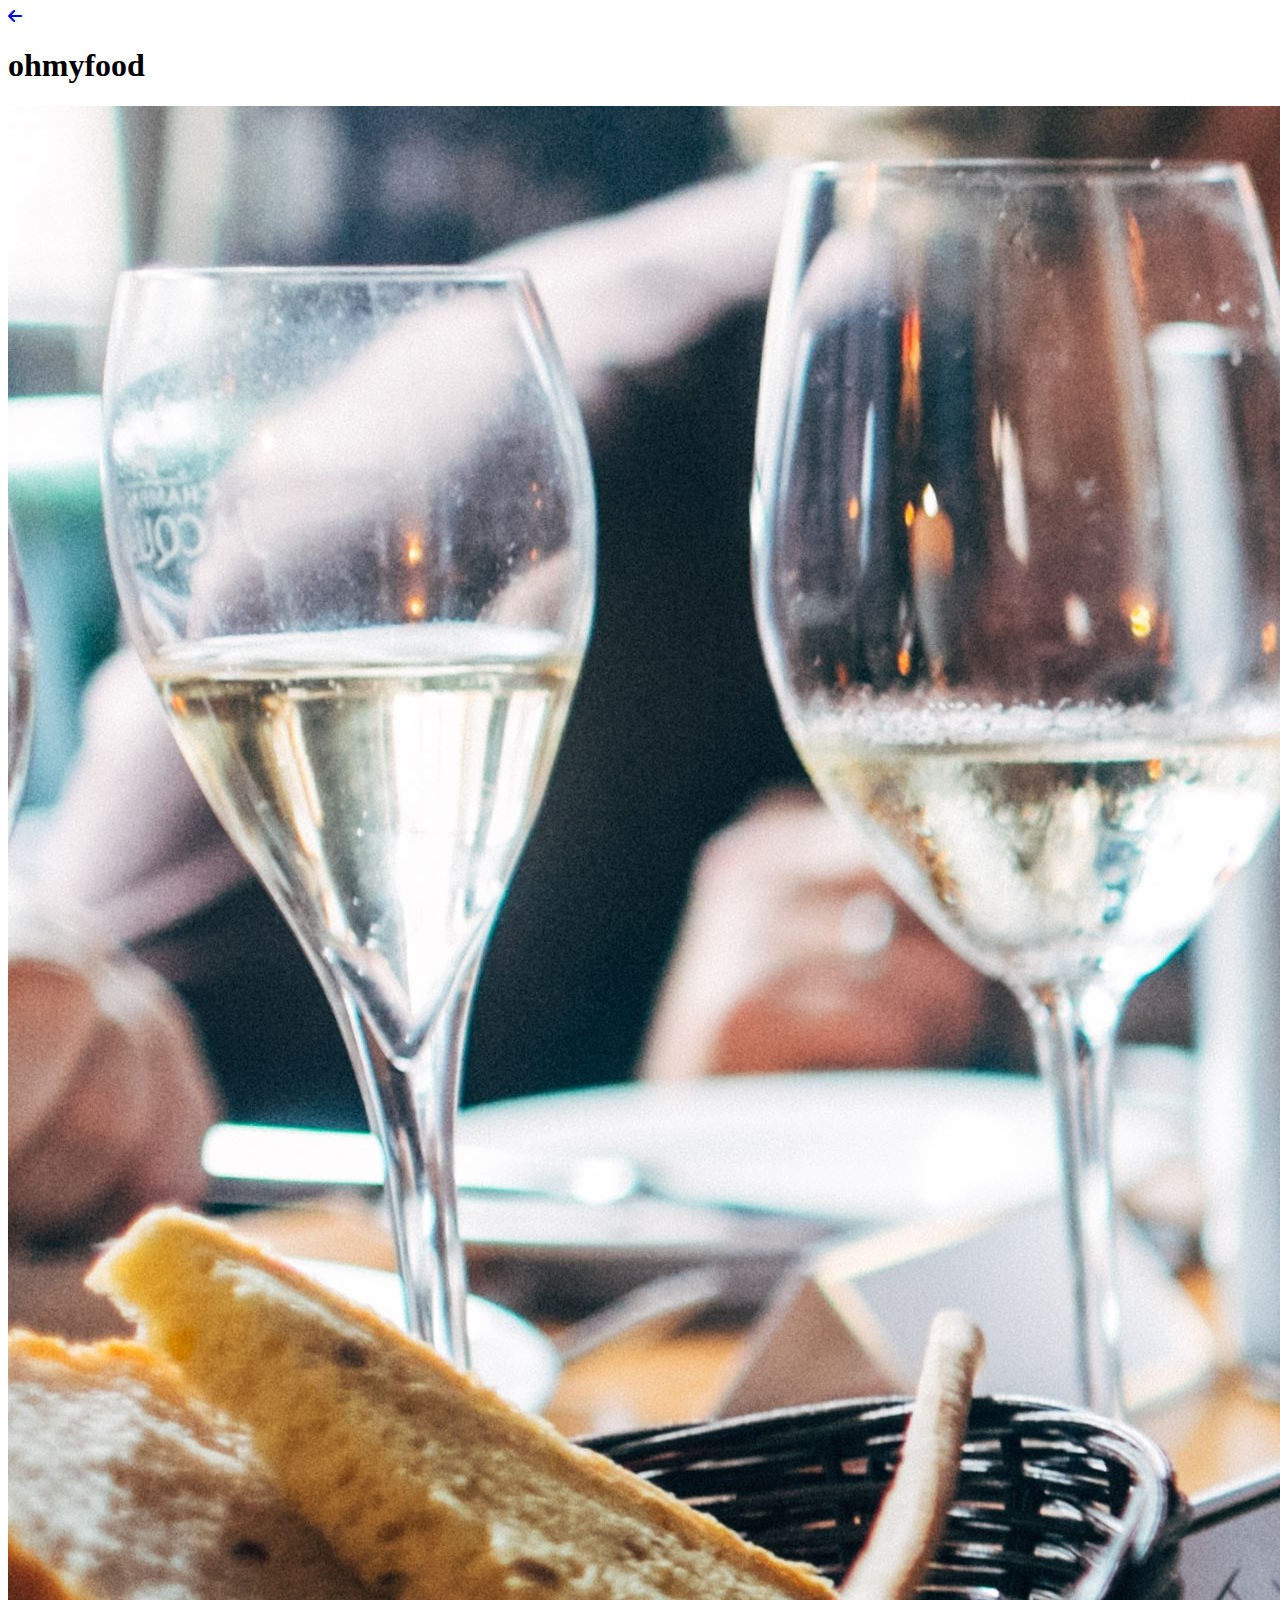
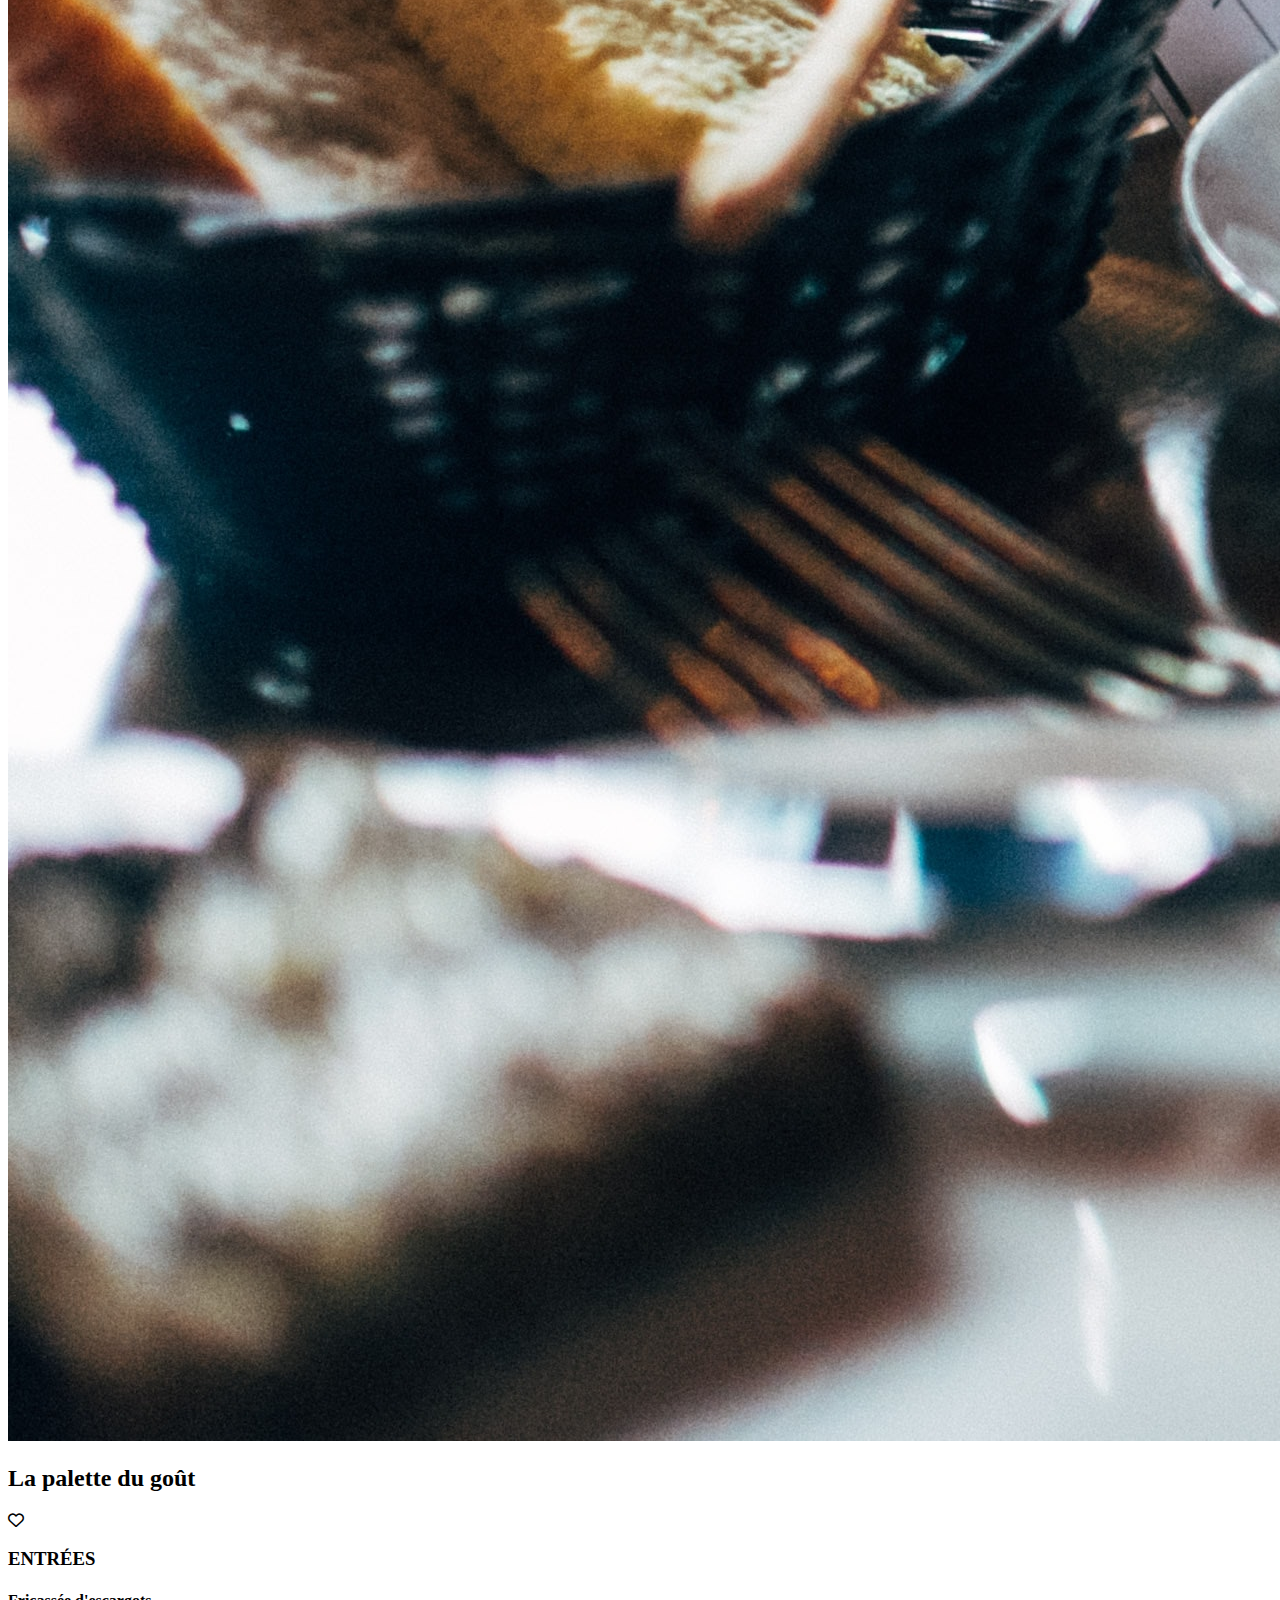
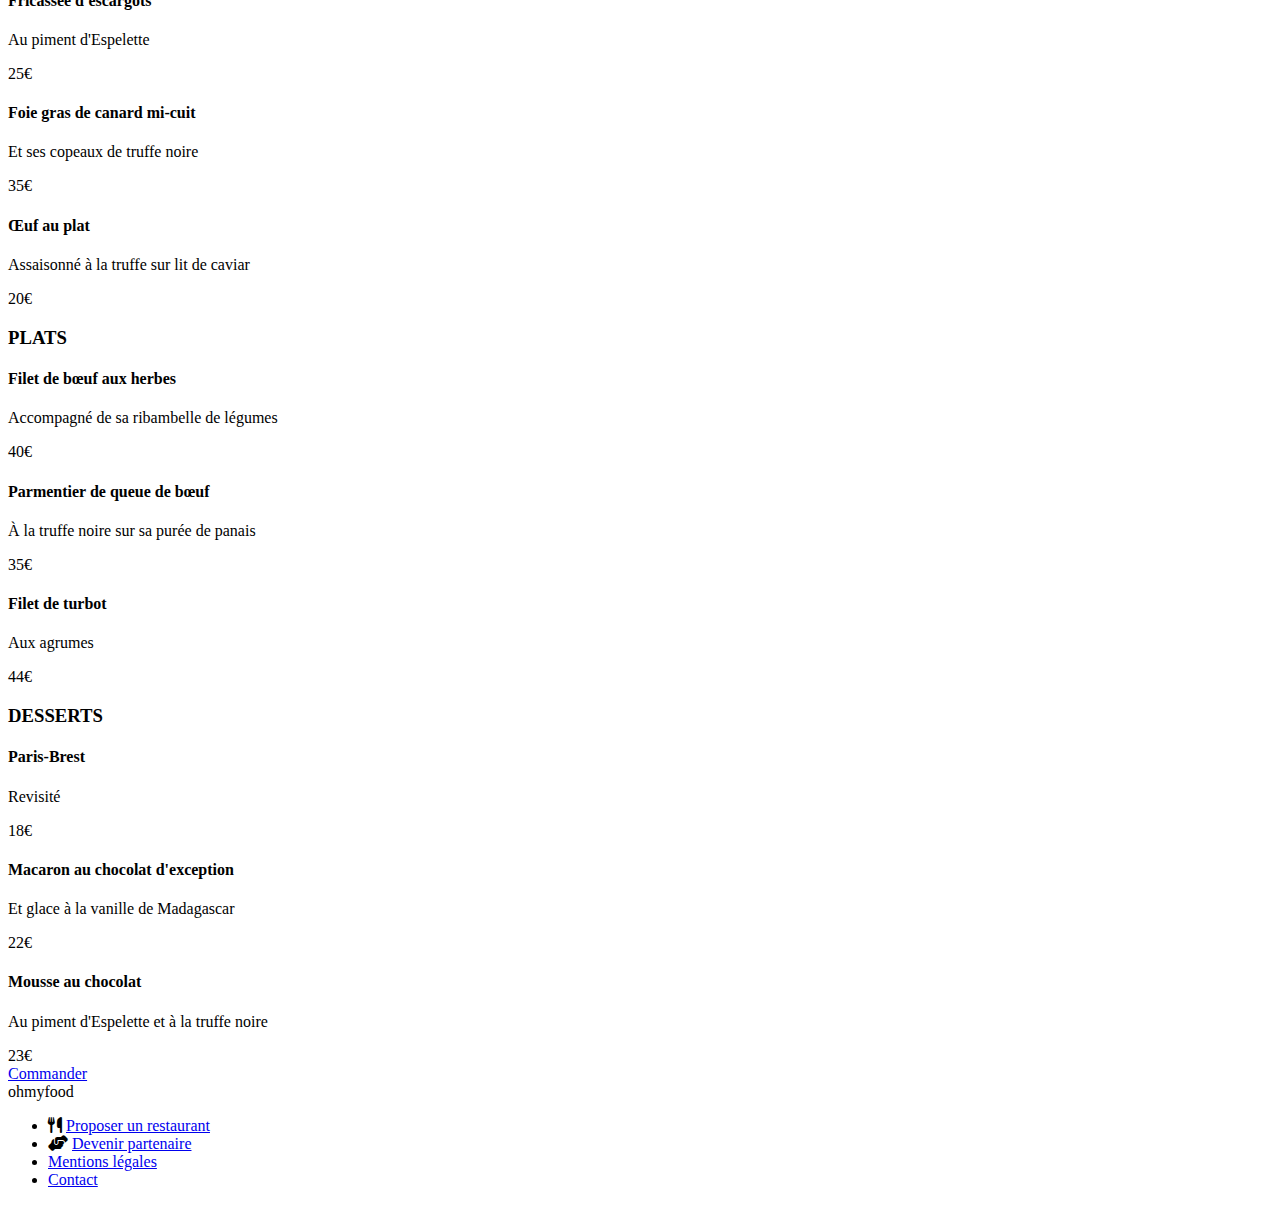
==== restaurants/restaurant-1.html @ fa2937bd "restaurant-1 html" ====
<!DOCTYPE html>
<html lang="fr">
  <head>
    <meta charset="UTF-8" />
    <meta name="viewport" content="width=device-width, initial-scale=1.0" />
    <title>ohmyfood - La palette du goût</title>
    <link rel="stylesheet" href="css/main.css" />
    <link rel="stylesheet" href="https://cdnjs.cloudflare.com/ajax/libs/font-awesome/6.4.0/css/all.min.css" />
  </head>
  <body>
    <!-- Header Restaurant -->
    <header class="header header--restaurant">
      <div class="header__back-link">
        <a href="../index.html">
          <i class="fas fa-arrow-left"></i>
        </a>
      </div>
      <div class="header__logo-container">
        <h1 class="header__logo">ohmyfood</h1>
      </div>
    </header>

    <!-- Restaurant Image  -->
    <div class="restaurant-banner">
      <img
        src="../assets/images/restaurants/jay-wennington-N_Y88TWmGwA-unsplash.jpg"
        alt="Un plat du restaurant : La palette du goût"
        class="restaurant-banner__img"
      />
    </div>

    <!-- Menu Section -->
    <main class="menu-container">
      <div class="menu-header">
        <h2 class="menu-header__restaurant-name">La palette du goût</h2>
        <div class="menu-header__favorite">
          <i class="menu-header__favorite-icon far fa-heart"></i>
        </div>
      </div>

      <!-- Menu - Entrées -->
      <section class="menu-section">
        <h3 class="menu-section__title">ENTRÉES</h3>
        <div class="menu-items">
          <div class="menu-item">
            <div class="menu-item__content">
              <h4 class="menu-item__title">Fricassée d'escargots</h4>
              <p class="menu-item__description">Au piment d'Espelette</p>
            </div>
            <div class="menu-item__price">25€</div>
          </div>
          <div class="menu-item">
            <div class="menu-item__content">
              <h4 class="menu-item__title">Foie gras de canard mi-cuit</h4>
              <p class="menu-item__description">Et ses copeaux de truffe noire</p>
            </div>
            <div class="menu-item__price">35€</div>
          </div>
          <div class="menu-item">
            <div class="menu-item__content">
              <h4 class="menu-item__title">Œuf au plat</h4>
              <p class="menu-item__description">Assaisonné à la truffe sur lit de caviar</p>
            </div>
            <div class="menu-item__price">20€</div>
          </div>
        </div>
      </section>

      <!-- Menu - Plats -->
      <section class="menu-section">
        <h3 class="menu-section__title">PLATS</h3>
        <div class="menu-items">
          <div class="menu-item">
            <div class="menu-item__content">
              <h4 class="menu-item__title">Filet de bœuf aux herbes</h4>
              <p class="menu-item__description">Accompagné de sa ribambelle de légumes</p>
            </div>
            <div class="menu-item__price">40€</div>
          </div>
          <div class="menu-item">
            <div class="menu-item__content">
              <h4 class="menu-item__title">Parmentier de queue de bœuf</h4>
              <p class="menu-item__description">À la truffe noire sur sa purée de panais</p>
            </div>
            <div class="menu-item__price">35€</div>
          </div>
          <div class="menu-item">
            <div class="menu-item__content">
              <h4 class="menu-item__title">Filet de turbot</h4>
              <p class="menu-item__description">Aux agrumes</p>
            </div>
            <div class="menu-item__price">44€</div>
          </div>
        </div>
      </section>

      <!-- Menu - Desserts -->
      <section class="menu-section">
        <h3 class="menu-section__title">DESSERTS</h3>
        <div class="menu-items">
          <div class="menu-item">
            <div class="menu-item__content">
              <h4 class="menu-item__title">Paris-Brest</h4>
              <p class="menu-item__description">Revisité</p>
            </div>
            <div class="menu-item__price">18€</div>
          </div>
          <div class="menu-item">
            <div class="menu-item__content">
              <h4 class="menu-item__title">Macaron au chocolat d'exception</h4>
              <p class="menu-item__description">Et glace à la vanille de Madagascar</p>
            </div>
            <div class="menu-item__price">22€</div>
          </div>
          <div class="menu-item">
            <div class="menu-item__content">
              <h4 class="menu-item__title">Mousse au chocolat</h4>
              <p class="menu-item__description">Au piment d'Espelette et à la truffe noire</p>
            </div>
            <div class="menu-item__price">23€</div>
          </div>
        </div>
      </section>

      <!-- Order Button -->
      <div class="order-container">
        <a href="#" class="order-container__button cta-button">Commander</a>
      </div>
    </main>

    <!-- Footer -->
    <footer class="footer">
      <div class="footer__logo">ohmyfood</div>
      <ul class="footer__links">
        <li class="footer__item">
          <i class="footer__icon fas fa-utensils"></i>
          <a href="#" class="footer__link">Proposer un restaurant</a>
        </li>
        <li class="footer__item">
          <i class="footer__icon fas fa-hands-helping"></i>
          <a href="#" class="footer__link">Devenir partenaire</a>
        </li>
        <li class="footer__item">
          <a href="#" class="footer__link">Mentions légales</a>
        </li>
        <li class="footer__item">
          <a href="#" class="footer__link">Contact</a>
        </li>
      </ul>
    </footer>
  </body>
</html>
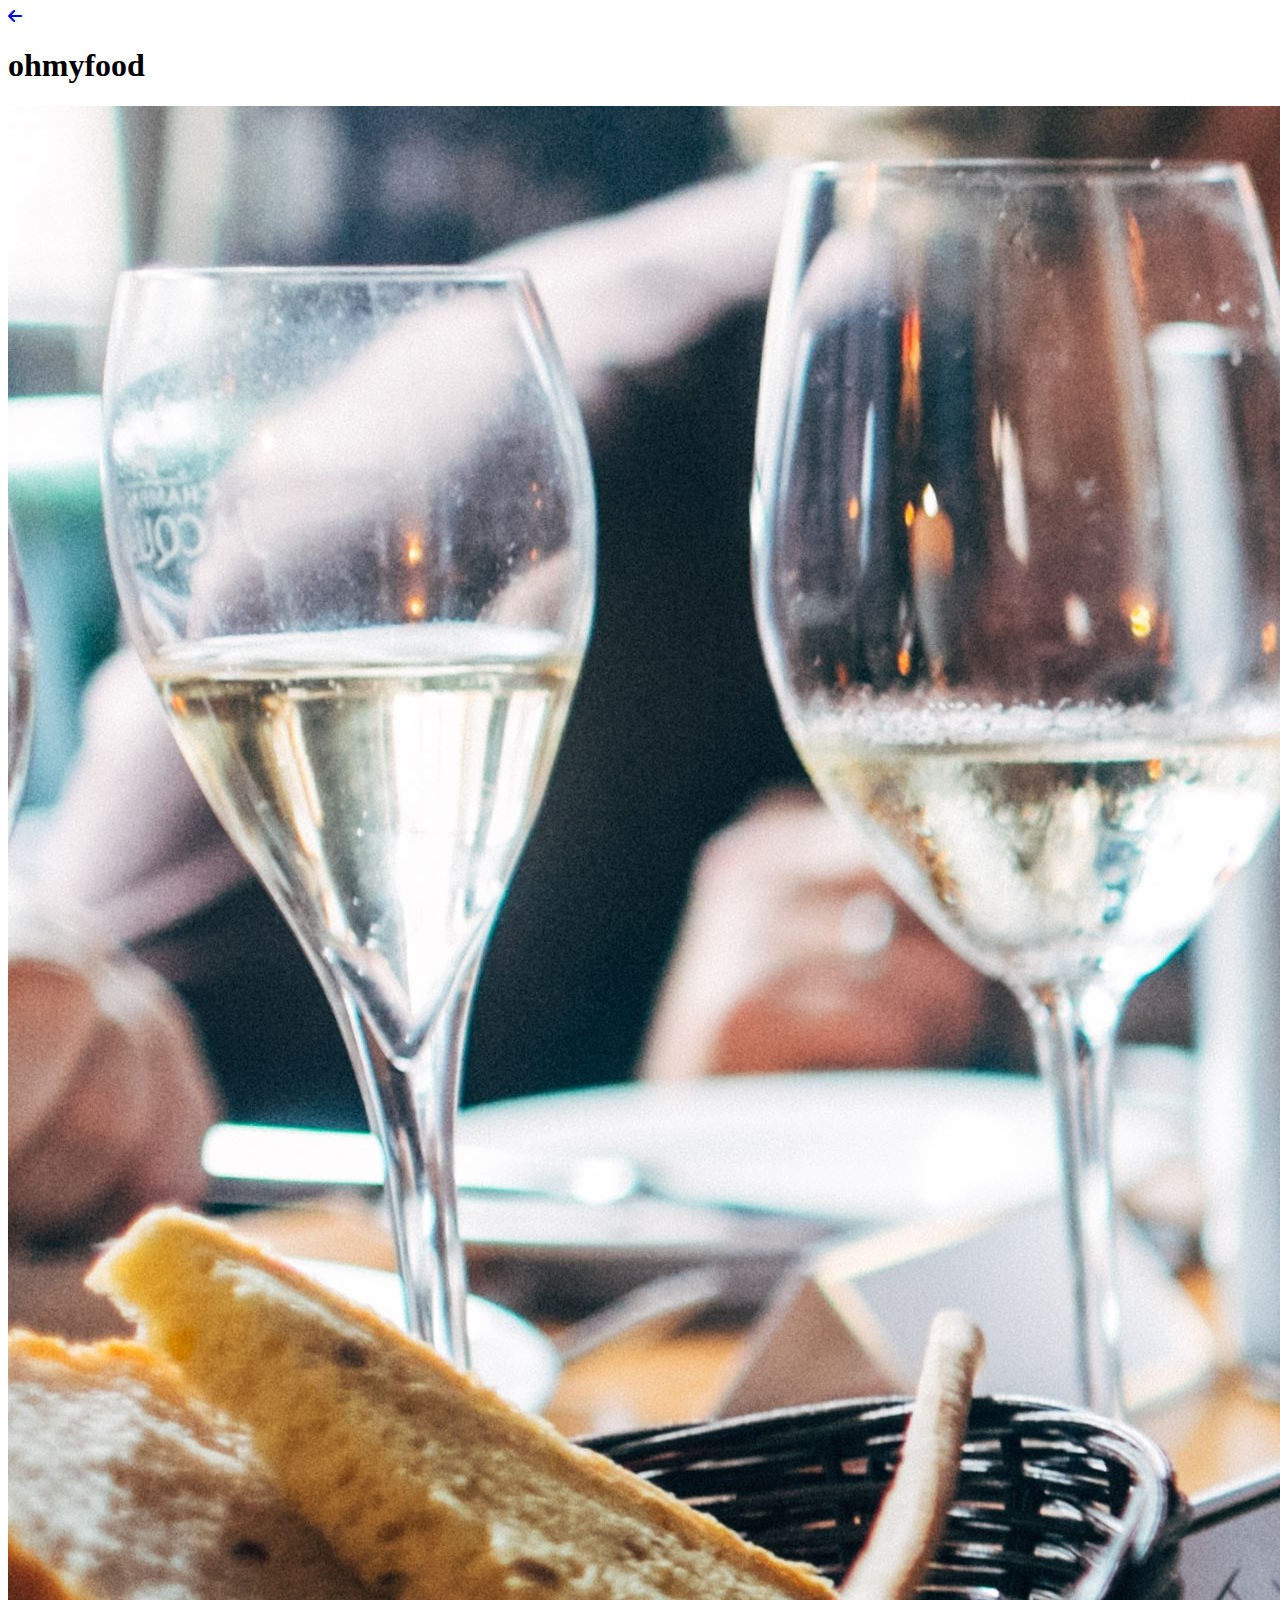
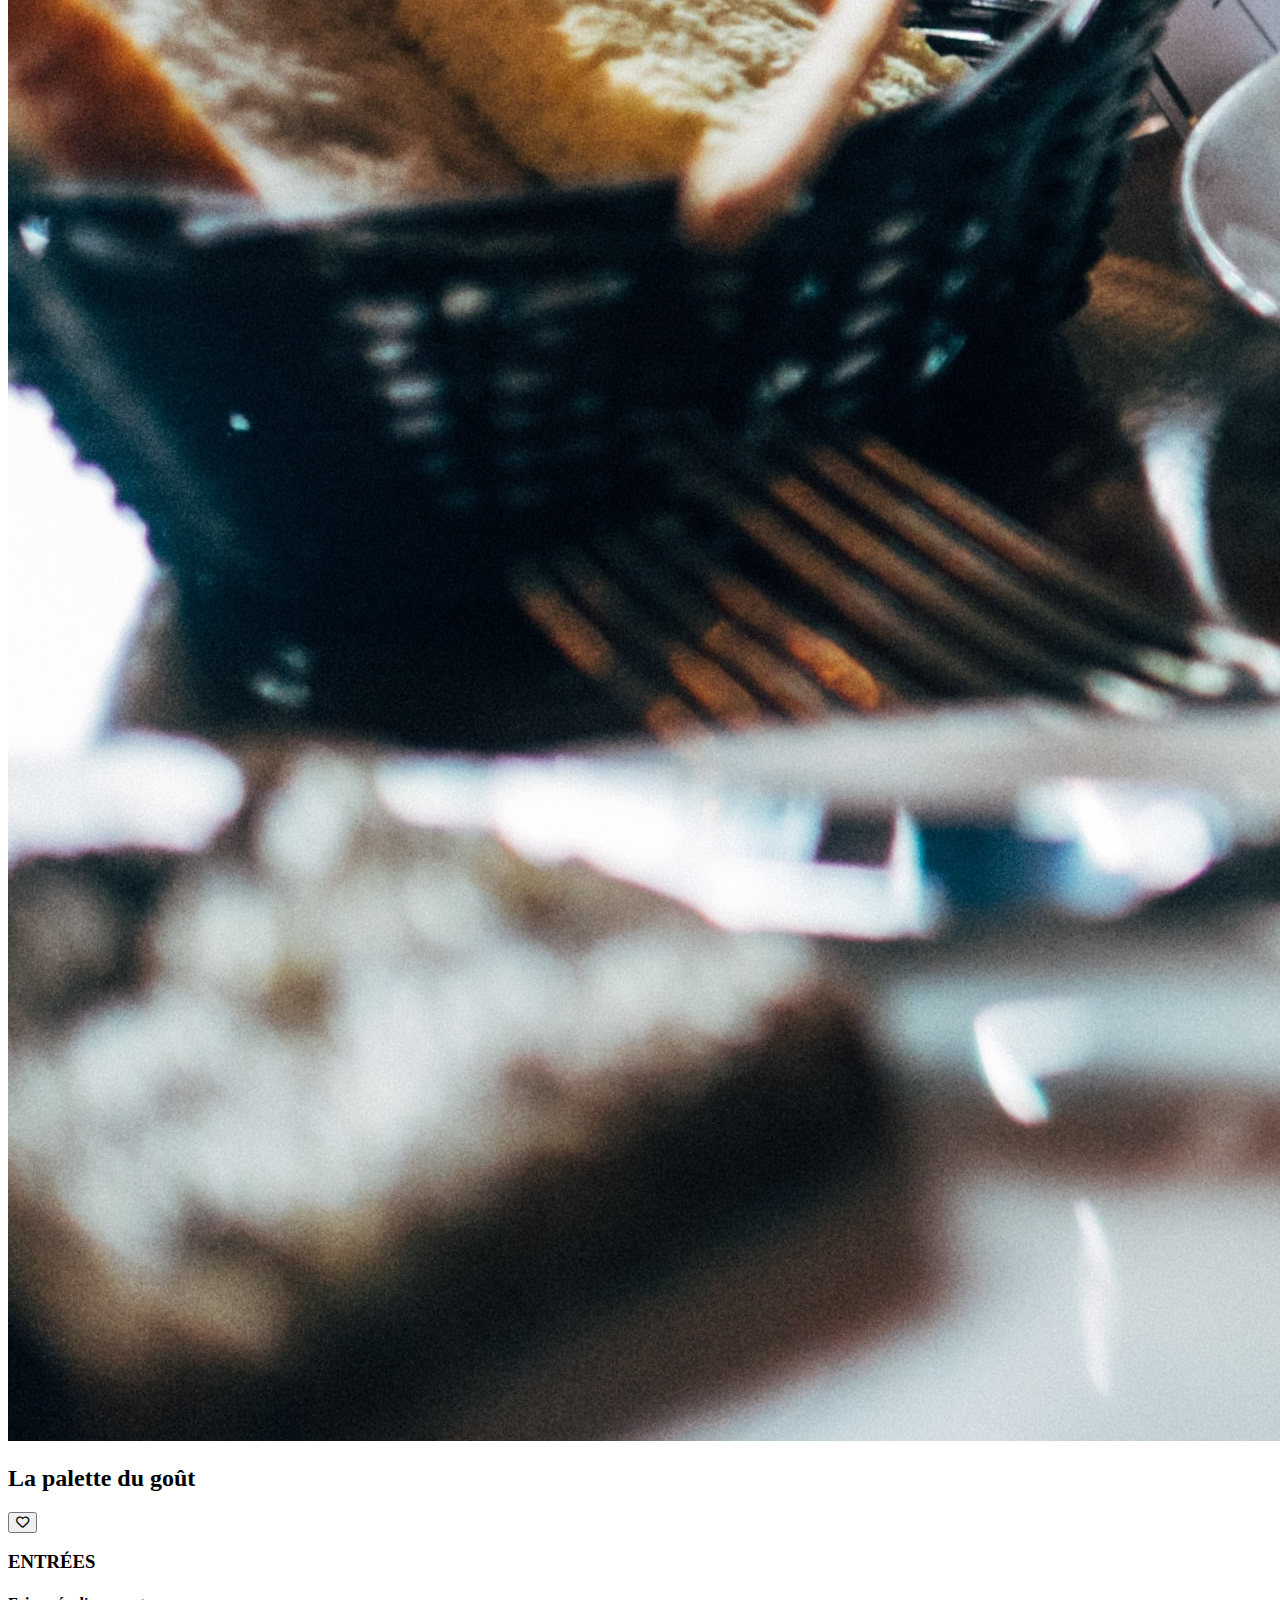
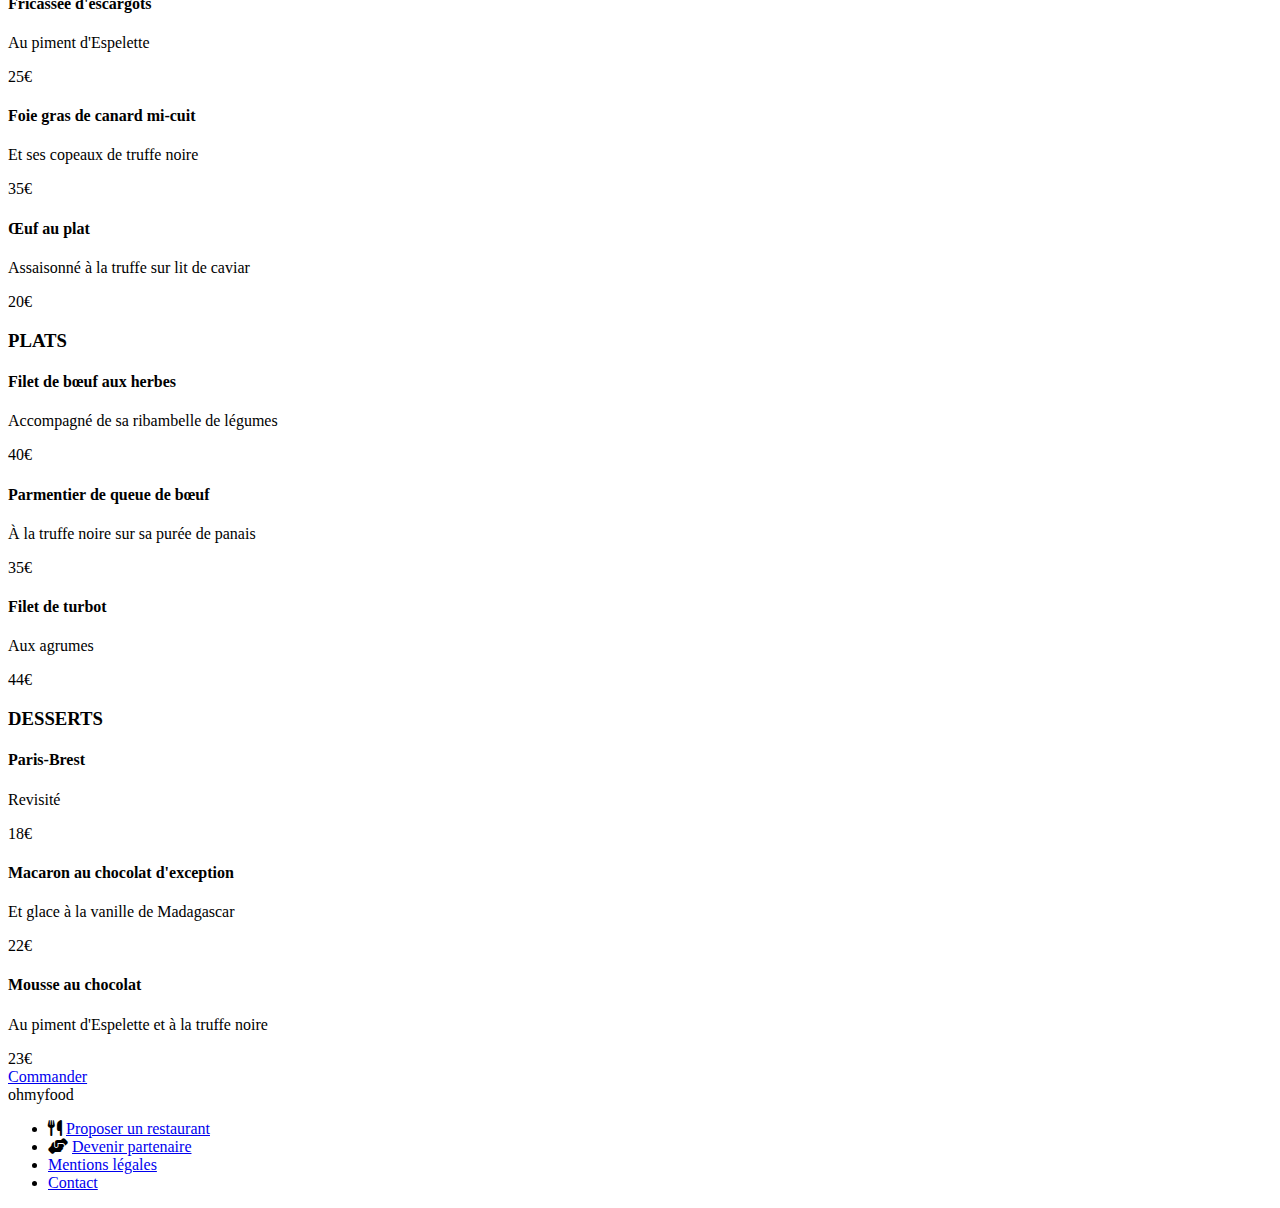
==== commit 474eb9b3: "Add to favorites becomes a button, repair head links in restaurant-1 html" ====
--- a/restaurants/restaurant-1.html
+++ b/restaurants/restaurant-1.html
@@ -4,8 +4,8 @@
     <meta charset="UTF-8" />
     <meta name="viewport" content="width=device-width, initial-scale=1.0" />
     <title>ohmyfood - La palette du goût</title>
-    <link rel="stylesheet" href="css/main.css" />
-    <link rel="stylesheet" href="https://cdnjs.cloudflare.com/ajax/libs/font-awesome/6.4.0/css/all.min.css" />
+    <link rel="stylesheet" href="../css/style.css" />
+    <link rel="stylesheet" href="https://cdnjs.cloudflare.com/ajax/libs/font-awesome/6.7.2/css/all.min.css" />
   </head>
   <body>
     <!-- Header Restaurant -->
@@ -33,9 +33,9 @@
     <main class="menu-container">
       <div class="menu-header">
         <h2 class="menu-header__restaurant-name">La palette du goût</h2>
-        <div class="menu-header__favorite">
-          <i class="menu-header__favorite-icon far fa-heart"></i>
-        </div>
+        <button type="button" class="restaurant__favorite" aria-label="Ajouter aux favoris">
+          <i class="restaurant__favorite-icon far fa-heart"></i>
+        </button>
       </div>
 
       <!-- Menu - Entrées -->
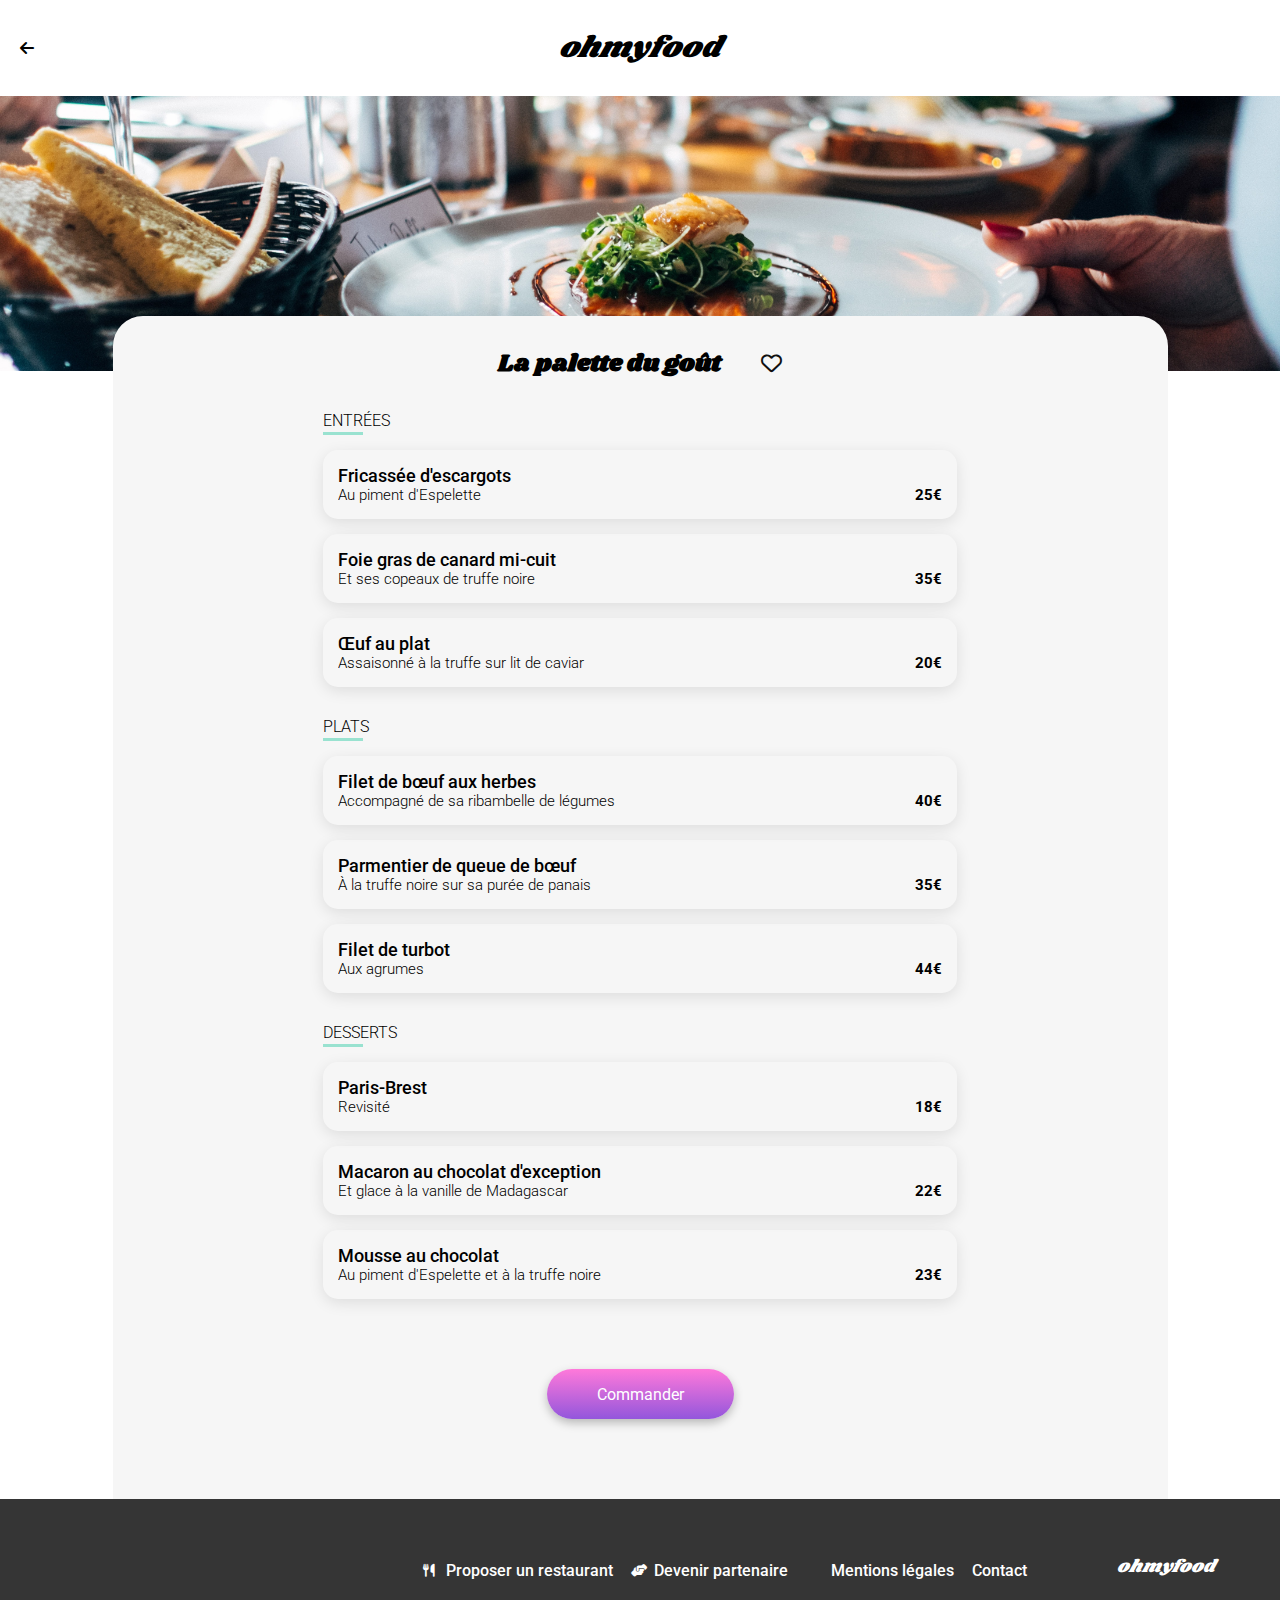
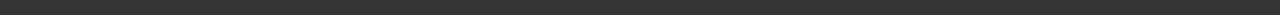
==== commit e00b870c: "Restaurant-1.html ok, responsive ok" ====
--- a/restaurants/restaurant-1.html
+++ b/restaurants/restaurant-1.html
@@ -4,12 +4,16 @@
     <meta charset="UTF-8" />
     <meta name="viewport" content="width=device-width, initial-scale=1.0" />
     <title>ohmyfood - La palette du goût</title>
-    <link rel="stylesheet" href="../css/style.css" />
+    <link rel="stylesheet" href="../assets/css/style.css" />
     <link rel="stylesheet" href="https://cdnjs.cloudflare.com/ajax/libs/font-awesome/6.7.2/css/all.min.css" />
+    <link
+      href="https://fonts.googleapis.com/css2?family=Shrikhand&family=Roboto:wght@400;700&display=swap"
+      rel="stylesheet"
+    />
   </head>
   <body>
     <!-- Header Restaurant -->
-    <header class="header header--restaurant">
+    <header class="header">
       <div class="header__back-link">
         <a href="../index.html">
           <i class="fas fa-arrow-left"></i>
@@ -33,35 +37,51 @@
     <main class="menu-container">
       <div class="menu-header">
         <h2 class="menu-header__restaurant-name">La palette du goût</h2>
-        <button type="button" class="restaurant__favorite" aria-label="Ajouter aux favoris">
+        <button type="button" class="menu-header__favorite favorite-restaurant" aria-label="Ajouter aux favoris">
           <i class="restaurant__favorite-icon far fa-heart"></i>
         </button>
       </div>
-
       <!-- Menu - Entrées -->
       <section class="menu-section">
         <h3 class="menu-section__title">ENTRÉES</h3>
         <div class="menu-items">
           <div class="menu-item">
-            <div class="menu-item__content">
+            <div class="menu-item__info">
               <h4 class="menu-item__title">Fricassée d'escargots</h4>
-              <p class="menu-item__description">Au piment d'Espelette</p>
-            </div>
-            <div class="menu-item__price">25€</div>
-          </div>
-          <div class="menu-item">
-            <div class="menu-item__content">
+              <p class="menu-item__details">Au piment d'Espelette</p>
+            </div>
+            <div class="menu-item__price-container">
+              <div class="menu-item__price">25€</div>
+            </div>
+            <div class="menu-item__checkbox-container">
+              <div class="menu-item__checkbox"><i class="menu-item__checkbox-icon fa-solid fa-circle-check"></i></div>
+            </div>
+          </div>
+
+          <div class="menu-item">
+            <div class="menu-item__info">
               <h4 class="menu-item__title">Foie gras de canard mi-cuit</h4>
-              <p class="menu-item__description">Et ses copeaux de truffe noire</p>
-            </div>
-            <div class="menu-item__price">35€</div>
-          </div>
-          <div class="menu-item">
-            <div class="menu-item__content">
+              <p class="menu-item__details">Et ses copeaux de truffe noire</p>
+            </div>
+            <div class="menu-item__price-container">
+              <div class="menu-item__price">35€</div>
+            </div>
+            <div class="menu-item__checkbox-container">
+              <div class="menu-item__checkbox"><i class="menu-item__checkbox-icon fa-solid fa-circle-check"></i></div>
+            </div>
+          </div>
+
+          <div class="menu-item">
+            <div class="menu-item__info">
               <h4 class="menu-item__title">Œuf au plat</h4>
-              <p class="menu-item__description">Assaisonné à la truffe sur lit de caviar</p>
-            </div>
-            <div class="menu-item__price">20€</div>
+              <p class="menu-item__details">Assaisonné à la truffe sur lit de caviar</p>
+            </div>
+            <div class="menu-item__price-container">
+              <div class="menu-item__price">20€</div>
+            </div>
+            <div class="menu-item__checkbox-container">
+              <div class="menu-item__checkbox"><i class="menu-item__checkbox-icon fa-solid fa-circle-check"></i></div>
+            </div>
           </div>
         </div>
       </section>
@@ -71,25 +91,42 @@
         <h3 class="menu-section__title">PLATS</h3>
         <div class="menu-items">
           <div class="menu-item">
-            <div class="menu-item__content">
+            <div class="menu-item__info">
               <h4 class="menu-item__title">Filet de bœuf aux herbes</h4>
-              <p class="menu-item__description">Accompagné de sa ribambelle de légumes</p>
-            </div>
-            <div class="menu-item__price">40€</div>
-          </div>
-          <div class="menu-item">
-            <div class="menu-item__content">
+              <p class="menu-item__details">Accompagné de sa ribambelle de légumes</p>
+            </div>
+            <div class="menu-item__price-container">
+              <div class="menu-item__price">40€</div>
+            </div>
+            <div class="menu-item__checkbox-container">
+              <div class="menu-item__checkbox"><i class="menu-item__checkbox-icon fa-solid fa-circle-check"></i></div>
+            </div>
+          </div>
+
+          <div class="menu-item">
+            <div class="menu-item__info">
               <h4 class="menu-item__title">Parmentier de queue de bœuf</h4>
-              <p class="menu-item__description">À la truffe noire sur sa purée de panais</p>
-            </div>
-            <div class="menu-item__price">35€</div>
-          </div>
-          <div class="menu-item">
-            <div class="menu-item__content">
+              <p class="menu-item__details">À la truffe noire sur sa purée de panais</p>
+            </div>
+            <div class="menu-item__price-container">
+              <div class="menu-item__price">35€</div>
+            </div>
+            <div class="menu-item__checkbox-container">
+              <div class="menu-item__checkbox"><i class="menu-item__checkbox-icon fa-solid fa-circle-check"></i></div>
+            </div>
+          </div>
+
+          <div class="menu-item">
+            <div class="menu-item__info">
               <h4 class="menu-item__title">Filet de turbot</h4>
-              <p class="menu-item__description">Aux agrumes</p>
-            </div>
-            <div class="menu-item__price">44€</div>
+              <p class="menu-item__details">Aux agrumes</p>
+            </div>
+            <div class="menu-item__price-container">
+              <div class="menu-item__price">44€</div>
+            </div>
+            <div class="menu-item__checkbox-container">
+              <div class="menu-item__checkbox"><i class="menu-item__checkbox-icon fa-solid fa-circle-check"></i></div>
+            </div>
           </div>
         </div>
       </section>
@@ -99,25 +136,42 @@
         <h3 class="menu-section__title">DESSERTS</h3>
         <div class="menu-items">
           <div class="menu-item">
-            <div class="menu-item__content">
+            <div class="menu-item__info">
               <h4 class="menu-item__title">Paris-Brest</h4>
-              <p class="menu-item__description">Revisité</p>
-            </div>
-            <div class="menu-item__price">18€</div>
-          </div>
-          <div class="menu-item">
-            <div class="menu-item__content">
+              <p class="menu-item__details">Revisité</p>
+            </div>
+            <div class="menu-item__price-container">
+              <div class="menu-item__price">18€</div>
+            </div>
+            <div class="menu-item__checkbox-container">
+              <div class="menu-item__checkbox"><i class="menu-item__checkbox-icon fa-solid fa-circle-check"></i></div>
+            </div>
+          </div>
+
+          <div class="menu-item">
+            <div class="menu-item__info">
               <h4 class="menu-item__title">Macaron au chocolat d'exception</h4>
-              <p class="menu-item__description">Et glace à la vanille de Madagascar</p>
-            </div>
-            <div class="menu-item__price">22€</div>
-          </div>
-          <div class="menu-item">
-            <div class="menu-item__content">
+              <p class="menu-item__details">Et glace à la vanille de Madagascar</p>
+            </div>
+            <div class="menu-item__price-container">
+              <div class="menu-item__price">22€</div>
+            </div>
+            <div class="menu-item__checkbox-container">
+              <div class="menu-item__checkbox"><i class="menu-item__checkbox-icon fa-solid fa-circle-check"></i></div>
+            </div>
+          </div>
+
+          <div class="menu-item">
+            <div class="menu-item__info">
               <h4 class="menu-item__title">Mousse au chocolat</h4>
-              <p class="menu-item__description">Au piment d'Espelette et à la truffe noire</p>
-            </div>
-            <div class="menu-item__price">23€</div>
+              <p class="menu-item__details">Au piment d'Espelette et à la truffe noire</p>
+            </div>
+            <div class="menu-item__price-container">
+              <div class="menu-item__price">23€</div>
+            </div>
+            <div class="menu-item__checkbox-container">
+              <div class="menu-item__checkbox"><i class="menu-item__checkbox-icon fa-solid fa-circle-check"></i></div>
+            </div>
           </div>
         </div>
       </section>
@@ -144,7 +198,7 @@
           <a href="#" class="footer__link">Mentions légales</a>
         </li>
         <li class="footer__item">
-          <a href="#" class="footer__link">Contact</a>
+          <a href="mailto:exemple@email.com" class="footer__link">Contact</a>
         </li>
       </ul>
     </footer>
--- a/assets/css/style.css
+++ b/assets/css/style.css
@@ -0,0 +1,612 @@
+* {
+  margin: 0;
+  padding: 0;
+  box-sizing: border-box;
+}
+
+h1,
+h2,
+h3,
+p,
+ul,
+li {
+  margin: 0;
+  padding: 0;
+}
+
+a {
+  text-decoration: none;
+  color: inherit;
+}
+
+img {
+  max-width: 100%;
+  height: auto;
+  -o-object-fit: cover;
+     object-fit: cover;
+}
+
+ul {
+  list-style: none;
+}
+
+button {
+  border: none;
+  cursor: pointer;
+}
+
+body {
+  max-width: 1440px;
+  width: 100%;
+  margin: 0 auto;
+}
+
+.header {
+  display: flex;
+  flex-direction: column;
+  justify-content: center;
+  align-items: stretch;
+  position: relative;
+}
+.header__logo-container {
+  display: flex;
+  flex-direction: row;
+  justify-content: center;
+  align-items: center;
+  height: 63px;
+  z-index: 1;
+}
+.header__location {
+  display: flex;
+  flex-direction: row;
+  justify-content: center;
+  align-items: center;
+  height: 50px;
+  gap: 17px;
+}
+
+.hero {
+  display: flex;
+  flex-direction: column;
+  justify-content: flex-start;
+  align-items: center;
+  text-align: center;
+  padding: 30px;
+}
+.hero__title {
+  margin: 7px 20px 0;
+}
+.hero__subtitle {
+  margin-top: 12px;
+}
+.hero__button {
+  display: flex;
+  flex-direction: row;
+  justify-content: center;
+  align-items: center;
+  height: 50px;
+  margin-top: 30px;
+  margin-bottom: 30px;
+  padding: 0 20px;
+}
+
+.functioning {
+  padding: 40px 20px;
+}
+.functioning__title {
+  margin-top: 5px;
+}
+.functioning__steps {
+  display: flex;
+  flex-direction: column;
+  justify-content: flex-start;
+  align-items: stretch;
+  gap: 20px;
+  padding-left: 12px;
+  margin-top: 30px;
+  margin-bottom: 28px;
+}
+
+.step {
+  display: flex;
+  flex-direction: row;
+  justify-content: flex-start;
+  align-items: center;
+  padding: 25px 20px;
+  position: relative;
+}
+.step__number {
+  display: flex;
+  flex-direction: row;
+  justify-content: center;
+  align-items: center;
+  position: absolute;
+  left: -12px;
+  width: 24px;
+  height: 24px;
+}
+.step__icon {
+  margin-right: 20px;
+}
+
+.restaurants {
+  padding: 40px 17px;
+}
+.restaurants__title {
+  margin-top: 10px;
+  margin-left: 3px;
+}
+.restaurants__list {
+  display: flex;
+  flex-direction: column;
+  justify-content: flex-start;
+  align-items: stretch;
+  margin-top: 20px;
+  margin-bottom: 10px;
+}
+
+.restaurant__badge--new {
+  position: absolute;
+  top: 15px;
+  right: 15px;
+  padding: 7px 12px;
+}
+
+.restaurant {
+  height: 100%;
+  margin-bottom: 15px;
+  overflow: hidden;
+  position: relative;
+}
+.restaurant__link {
+  display: block;
+}
+.restaurant__img-container {
+  height: 175px;
+  overflow: hidden;
+}
+.restaurant__img {
+  width: 100%;
+  height: 100%;
+}
+.restaurant__info {
+  padding: 15px;
+  padding-right: 60px;
+}
+.restaurant__name {
+  margin: 0 0 5px;
+}
+.restaurant__favorite {
+  display: flex;
+  flex-direction: row;
+  justify-content: center;
+  align-items: center;
+  position: absolute;
+  right: 20px;
+  bottom: 25px;
+}
+
+.footer {
+  padding: 22px 25px;
+}
+.footer__logo {
+  margin-bottom: 20px;
+}
+.footer__item {
+  display: flex;
+  flex-direction: row;
+  justify-content: flex-start;
+  align-items: center;
+  margin-bottom: 10px;
+}
+.footer__icon {
+  margin-right: 10px;
+  width: 20px;
+}
+
+.header__back-link {
+  position: absolute;
+  z-index: 2;
+  left: 20px;
+}
+
+.restaurant-banner {
+  width: 100%;
+  height: 275px;
+  overflow: hidden;
+}
+.restaurant-banner__img {
+  width: 100%;
+  height: 100%;
+}
+
+.menu-container {
+  position: relative;
+  margin: -55px auto 0;
+  max-width: 1055px;
+  border-radius: 30px 30px 0 0;
+  padding: 30px 15px;
+  z-index: 1;
+  max-width: 1055px;
+}
+
+.menu-header {
+  display: flex;
+  flex-direction: row;
+  justify-content: space-between;
+  align-items: center;
+  margin-bottom: 30px;
+}
+.menu-header__restaurant-name {
+  font-family: "Shrikhand", cursive;
+  font-size: 24px;
+}
+
+.menu-section {
+  margin: 0 auto 30px;
+  max-width: 634px;
+}
+.menu-section__title {
+  margin-bottom: 15px;
+  position: relative;
+  padding-bottom: 5px;
+}
+.menu-section__title::after {
+  content: "";
+  position: absolute;
+  bottom: 0;
+  left: 0;
+  width: 40px;
+  height: 3px;
+  background-color: #99e2d0;
+}
+
+.menu-items {
+  display: flex;
+  flex-direction: column;
+  justify-content: flex-start;
+  align-items: stretch;
+  gap: 15px;
+}
+
+.menu-item {
+  display: flex;
+  flex-direction: row;
+  justify-content: space-between;
+  align-items: center;
+  border-radius: 15px;
+  overflow: hidden;
+  height: 69px;
+}
+.menu-item__info {
+  display: flex;
+  flex-direction: column;
+  justify-content: flex-start;
+  align-items: stretch;
+  flex: 1;
+  padding: 15px;
+  min-width: 0;
+}
+.menu-item__title, .menu-item__details {
+  flex: 1;
+  min-width: 0;
+  white-space: nowrap;
+  overflow: hidden;
+  text-overflow: ellipsis;
+}
+.menu-item__price-container {
+  display: flex;
+  flex-direction: row;
+  justify-content: center;
+  align-items: end;
+  height: 100%;
+  padding: 15px;
+  flex-shrink: 0;
+}
+.menu-item__checkbox-container {
+  display: flex;
+  flex-direction: row;
+  justify-content: center;
+  align-items: center;
+  width: 59px;
+  height: 100%;
+  flex-shrink: 0;
+  display: none;
+}
+
+.order-container {
+  display: flex;
+  flex-direction: row;
+  justify-content: center;
+  align-items: center;
+  margin: 40px 0 20px;
+}
+.order-container__button {
+  display: flex;
+  flex-direction: row;
+  justify-content: center;
+  align-items: center;
+  height: 50px;
+  margin-top: 30px;
+  margin-bottom: 30px;
+  padding: 0 50px;
+}
+
+body {
+  font-family: "Roboto", sans-serif;
+  color: #000000;
+  background-color: #ffffff;
+}
+
+.favorite-restaurant {
+  background: none;
+}
+.favorite-restaurant i {
+  font-size: 21px;
+  color: #101010;
+}
+
+.cta-button {
+  background: linear-gradient(to bottom, #ff79da, #9356dc);
+  border-radius: 25px;
+  color: #ffffff;
+  box-shadow: 0px 4px 10px 0px rgba(0, 0, 0, 0.2509803922);
+}
+
+.header__logo-container {
+  background-color: #ffffff;
+  box-shadow: 0px 2px 4px 0px rgba(0, 0, 0, 0.1490196078);
+}
+.header__logo {
+  font-family: "Shrikhand", sans-serif;
+  font-size: 30px;
+  font-weight: 400;
+  font-style: italic;
+}
+.header__location {
+  background-color: #eaeaea;
+  box-shadow: 0px 4px 4px 0px rgba(0, 0, 0, 0.2509803922);
+  color: #353535;
+}
+.header__location-icon {
+  font-size: 16px;
+}
+.header__location-text {
+  font-size: 16px;
+  font-weight: 500;
+}
+
+.hero {
+  background-color: #f6f6f6;
+}
+.hero__title {
+  font-size: 24px;
+  font-weight: 700;
+}
+.hero__subtitle {
+  color: #353535;
+  font-size: 18px;
+  font-weight: 300;
+}
+
+.functioning {
+  background-color: #ffffff;
+}
+.functioning__title {
+  font-size: 24px;
+  font-weight: 700;
+}
+
+.step {
+  background-color: #f6f6f6;
+  border-radius: 20px;
+  box-shadow: 0px 4px 15px 0px rgba(0, 0, 0, 0.1490196078);
+}
+.step__number {
+  border-radius: 50%;
+  background-color: #9356dc;
+  color: #ffffff;
+  font-size: 14.18px;
+  font-weight: 500;
+}
+.step__icon {
+  color: #7e7e7e;
+}
+.step__icon--active {
+  color: #9356dc;
+}
+.step__text {
+  font-weight: 500;
+  font-size: 16px;
+}
+
+.restaurants {
+  background-color: #f6f6f6;
+}
+.restaurants__title {
+  font-weight: 700;
+  font-size: 24px;
+}
+
+.restaurant__badge--new {
+  background-color: #99e2d0;
+  color: #008766;
+  font-weight: 500;
+  font-size: 14px;
+  border-radius: 2px;
+  box-shadow: 0px 2px 4px 0px rgba(0, 0, 0, 0.1490196078);
+}
+
+.restaurant {
+  background-color: #ffffff;
+  border-radius: 15px;
+}
+.restaurant__name {
+  font-size: 18px;
+  font-weight: 700;
+}
+.restaurant__location {
+  font-size: 17px;
+  font-weight: 300;
+}
+
+.footer {
+  background-color: #353535;
+  color: #ffffff;
+}
+.footer__logo {
+  font-family: "Shrikhand", sans-serif;
+  font-style: italic;
+  font-size: 18px;
+  font-weight: 400;
+}
+.footer__links {
+  list-style: none;
+  font-size: 16px;
+  font-weight: 500;
+}
+
+.header__back-link {
+  font-size: 16px;
+}
+
+.menu-container {
+  background-color: #f6f6f6;
+}
+
+.restaurant-banner {
+  font-family: "Shrikhand", sans-serif;
+  font-weight: 400;
+  font-style: italic;
+  font-size: 28px;
+}
+
+.menu-section__title {
+  font-weight: 300;
+  font-size: 16px;
+  text-transform: uppercase;
+}
+
+.menu-section__title::after {
+  background-color: #99e2d0;
+}
+
+.menu-item {
+  box-shadow: 0px 4.01px 15.04px 0px rgba(0, 0, 0, 0.1019607843);
+}
+.menu-item__title {
+  font-weight: 500;
+  font-size: 18px;
+}
+.menu-item__details {
+  font-weight: 300;
+  font-size: 15.04px;
+}
+.menu-item__price {
+  font-weight: 700;
+  font-size: 15.04px;
+}
+
+@media (min-width: 768px) {
+  .header__logo-container {
+    box-shadow: none;
+    height: 96px;
+  }
+  .header__location {
+    box-shadow: none;
+  }
+  .hero__title {
+    margin: 0 20px;
+    font-size: 40px;
+  }
+  .hero__subtitle {
+    margin-top: 30px;
+  }
+  .hero__button {
+    margin-bottom: 0;
+  }
+  .functioning > * {
+    max-width: 1080px;
+    margin: 0 auto;
+  }
+  .functioning__title {
+    margin-top: 7px;
+  }
+  .functioning__steps {
+    display: flex;
+    flex-direction: row;
+    justify-content: flex-start;
+    align-items: stretch;
+    padding-left: 12px;
+    margin-top: 30px;
+    margin-bottom: 15px;
+    gap: 36px;
+  }
+  .step {
+    flex: 1;
+  }
+  .restaurants {
+    padding: 30px 17px;
+  }
+  .restaurants > * {
+    max-width: 1080px;
+    margin: 0 auto;
+  }
+  .restaurants__title {
+    margin-top: 0;
+  }
+  .restaurants__list {
+    display: flex;
+    flex-direction: row;
+    justify-content: space-between;
+    align-items: stretch;
+    flex-wrap: wrap;
+    margin-top: 25px;
+    margin-bottom: 0px;
+    gap: 50px;
+  }
+  .restaurant {
+    max-width: 490px;
+    flex: 0 0 calc(50% - 25px);
+    margin-bottom: 0;
+  }
+  .footer {
+    display: flex;
+    flex-direction: row;
+    justify-content: flex-end;
+    align-items: flex-end;
+    padding: 55px 25px 35px;
+    /* :nth-child(2) = Pseudo-class to target the 2nd child element */
+  }
+  .footer__logo {
+    order: 2;
+    margin: 0;
+    margin-right: 40px;
+  }
+  .footer__links {
+    display: flex;
+    flex-direction: row;
+    justify-content: flex-start;
+    align-items: stretch;
+    margin: 0;
+    margin-right: 90px;
+    gap: 18px;
+  }
+  .footer__item {
+    margin: 0;
+  }
+  .footer__item:nth-child(2) {
+    margin-right: 25px;
+  }
+  .footer__icon {
+    font-size: 13px;
+    width: 13px;
+  }
+  .menu-header {
+    display: flex;
+    flex-direction: row;
+    justify-content: center;
+    align-items: center;
+    gap: 40px;
+  }
+}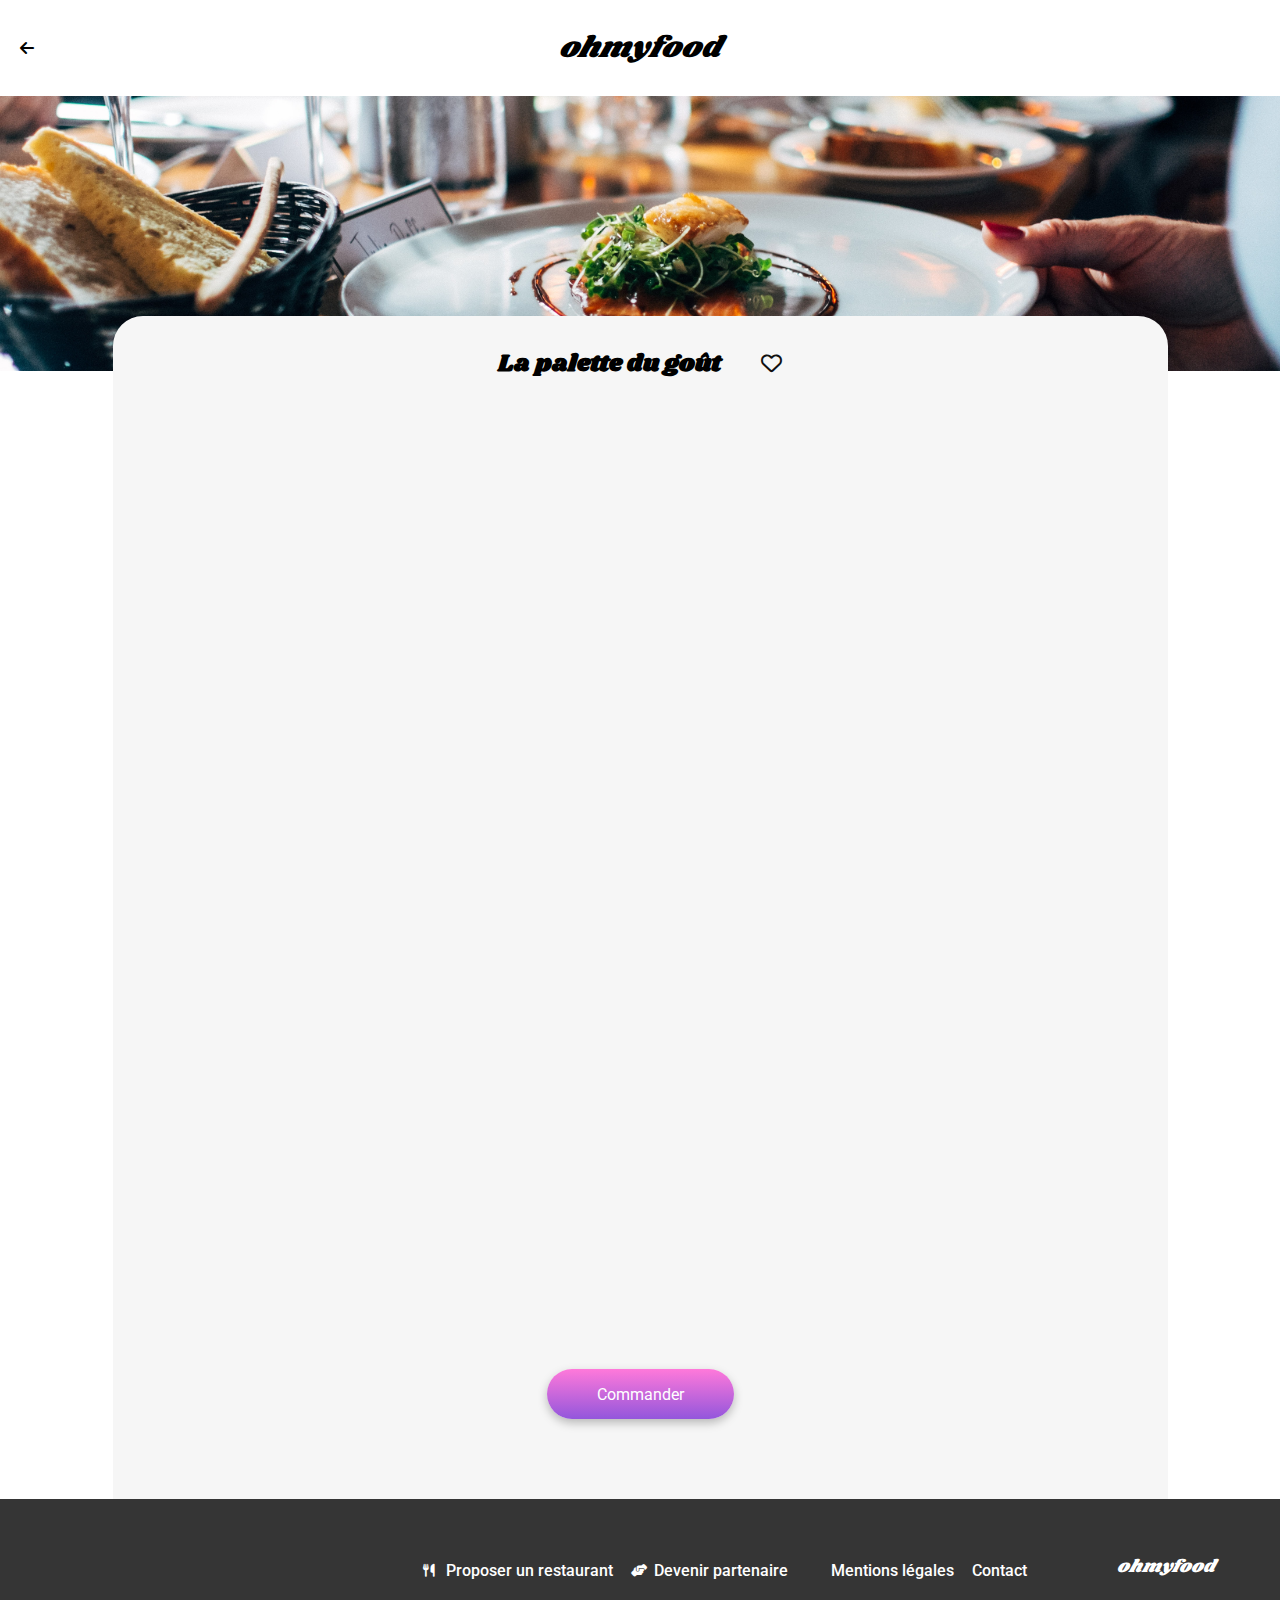
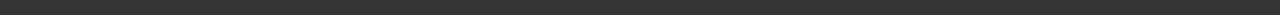
==== commit ece18b2e: "Animation Checkbox on dishes" ====
--- a/restaurants/restaurant-1.html
+++ b/restaurants/restaurant-1.html
@@ -37,15 +37,16 @@
     <main class="menu-container">
       <div class="menu-header">
         <h2 class="menu-header__restaurant-name">La palette du goût</h2>
-        <button type="button" class="menu-header__favorite favorite-restaurant" aria-label="Ajouter aux favoris">
-          <i class="restaurant__favorite-icon far fa-heart"></i>
+        <button type="button" class="favorite-button" aria-label="Ajouter aux favoris">
+          <i class="favorite-icon favorite-icon--empty far fa-heart"></i>
+          <i class="favorite-icon favorite-icon--full fas fa-heart"></i>
         </button>
       </div>
       <!-- Menu - Entrées -->
       <section class="menu-section">
         <h3 class="menu-section__title">ENTRÉES</h3>
         <div class="menu-items">
-          <div class="menu-item">
+          <div class="menu-item" tabindex="0">
             <div class="menu-item__info">
               <h4 class="menu-item__title">Fricassée d'escargots</h4>
               <p class="menu-item__details">Au piment d'Espelette</p>
@@ -58,7 +59,7 @@
             </div>
           </div>
 
-          <div class="menu-item">
+          <div class="menu-item" tabindex="0">
             <div class="menu-item__info">
               <h4 class="menu-item__title">Foie gras de canard mi-cuit</h4>
               <p class="menu-item__details">Et ses copeaux de truffe noire</p>
@@ -71,7 +72,7 @@
             </div>
           </div>
 
-          <div class="menu-item">
+          <div class="menu-item" tabindex="0">
             <div class="menu-item__info">
               <h4 class="menu-item__title">Œuf au plat</h4>
               <p class="menu-item__details">Assaisonné à la truffe sur lit de caviar</p>
@@ -90,7 +91,7 @@
       <section class="menu-section">
         <h3 class="menu-section__title">PLATS</h3>
         <div class="menu-items">
-          <div class="menu-item">
+          <div class="menu-item" tabindex="0">
             <div class="menu-item__info">
               <h4 class="menu-item__title">Filet de bœuf aux herbes</h4>
               <p class="menu-item__details">Accompagné de sa ribambelle de légumes</p>
@@ -103,7 +104,7 @@
             </div>
           </div>
 
-          <div class="menu-item">
+          <div class="menu-item" tabindex="0">
             <div class="menu-item__info">
               <h4 class="menu-item__title">Parmentier de queue de bœuf</h4>
               <p class="menu-item__details">À la truffe noire sur sa purée de panais</p>
@@ -116,7 +117,7 @@
             </div>
           </div>
 
-          <div class="menu-item">
+          <div class="menu-item" tabindex="0">
             <div class="menu-item__info">
               <h4 class="menu-item__title">Filet de turbot</h4>
               <p class="menu-item__details">Aux agrumes</p>
@@ -135,7 +136,7 @@
       <section class="menu-section">
         <h3 class="menu-section__title">DESSERTS</h3>
         <div class="menu-items">
-          <div class="menu-item">
+          <div class="menu-item" tabindex="0">
             <div class="menu-item__info">
               <h4 class="menu-item__title">Paris-Brest</h4>
               <p class="menu-item__details">Revisité</p>
@@ -148,7 +149,7 @@
             </div>
           </div>
 
-          <div class="menu-item">
+          <div class="menu-item" tabindex="0">
             <div class="menu-item__info">
               <h4 class="menu-item__title">Macaron au chocolat d'exception</h4>
               <p class="menu-item__details">Et glace à la vanille de Madagascar</p>
@@ -161,7 +162,7 @@
             </div>
           </div>
 
-          <div class="menu-item">
+          <div class="menu-item" tabindex="0">
             <div class="menu-item__info">
               <h4 class="menu-item__title">Mousse au chocolat</h4>
               <p class="menu-item__details">Au piment d'Espelette et à la truffe noire</p>
--- a/assets/css/style.css
+++ b/assets/css/style.css
@@ -35,6 +35,25 @@
   cursor: pointer;
 }
 
+.loader {
+  display: flex;
+  flex-direction: row;
+  justify-content: center;
+  align-items: center;
+  position: fixed;
+  top: 0;
+  left: 0;
+  width: 100%;
+  height: 100%;
+  z-index: 9999;
+}
+.loader__spinner {
+  width: 80px;
+  height: 80px;
+  border-radius: 50%;
+  border: 30px;
+}
+
 body {
   max-width: 1440px;
   width: 100%;
@@ -176,14 +195,18 @@
 .restaurant__name {
   margin: 0 0 5px;
 }
-.restaurant__favorite {
+.restaurant .favorite-button {
   display: flex;
   flex-direction: row;
   justify-content: center;
   align-items: center;
   position: absolute;
+  height: 21px;
   right: 20px;
   bottom: 25px;
+}
+.restaurant .favorite-button .favorite-icon--empty, .restaurant .favorite-button .favorite-icon--full {
+  position: absolute;
 }
 
 .footer {
@@ -237,9 +260,15 @@
   align-items: center;
   margin-bottom: 30px;
 }
-.menu-header__restaurant-name {
-  font-family: "Shrikhand", cursive;
-  font-size: 24px;
+.menu-header .favorite-button {
+  display: flex;
+  flex-direction: row;
+  justify-content: center;
+  align-items: center;
+  position: relative;
+}
+.menu-header .favorite-button .favorite-icon--empty, .menu-header .favorite-button .favorite-icon--full {
+  position: absolute;
 }
 
 .menu-section {
@@ -258,7 +287,6 @@
   left: 0;
   width: 40px;
   height: 3px;
-  background-color: #99e2d0;
 }
 
 .menu-items {
@@ -286,6 +314,7 @@
   flex: 1;
   padding: 15px;
   min-width: 0;
+  padding-right: 0;
 }
 .menu-item__title, .menu-item__details {
   flex: 1;
@@ -298,9 +327,10 @@
   display: flex;
   flex-direction: row;
   justify-content: center;
-  align-items: end;
+  align-items: flex-end;
   height: 100%;
   padding: 15px;
+  padding-left: 5px;
   flex-shrink: 0;
 }
 .menu-item__checkbox-container {
@@ -310,8 +340,7 @@
   align-items: center;
   width: 59px;
   height: 100%;
-  flex-shrink: 0;
-  display: none;
+  margin-right: -59px;
 }
 
 .order-container {
@@ -332,18 +361,42 @@
   padding: 0 50px;
 }
 
+.loader {
+  background-color: #ffffff;
+  opacity: 0.9;
+}
+.loader__spinner {
+  border-color: #9356dc;
+  border-top-color: #ff79da;
+  border-bottom-color: #ff79da;
+  border-style: dashed;
+}
+
 body {
   font-family: "Roboto", sans-serif;
   color: #000000;
   background-color: #ffffff;
 }
 
-.favorite-restaurant {
+.favorite-button {
   background: none;
-}
-.favorite-restaurant i {
+  width: 21px;
+}
+.favorite-button i {
   font-size: 21px;
+}
+
+.favorite-icon--empty {
   color: #101010;
+  opacity: 1;
+}
+
+.favorite-icon--full {
+  background: linear-gradient(to bottom, #9356dc, #ff79da);
+  background-clip: text;
+  -webkit-background-clip: text;
+  color: transparent;
+  opacity: 0;
 }
 
 .cta-button {
@@ -474,6 +527,14 @@
   background-color: #f6f6f6;
 }
 
+.menu-header__restaurant-name {
+  font-family: "Shrikhand", sans-serif;
+  font-size: 24px;
+}
+.menu-header .favorite-button {
+  height: 21px;
+}
+
 .restaurant-banner {
   font-family: "Shrikhand", sans-serif;
   font-weight: 400;
@@ -505,6 +566,13 @@
 .menu-item__price {
   font-weight: 700;
   font-size: 15.04px;
+}
+.menu-item__checkbox-container {
+  background-color: #99e2d0;
+}
+.menu-item__checkbox-icon {
+  color: #ffffff;
+  font-size: 20px;
 }
 
 @media (min-width: 768px) {
@@ -609,4 +677,123 @@
     align-items: center;
     gap: 40px;
   }
+}
+.cta-button {
+  transition: opacity 0.3s ease, box-shadow 0.3s ease;
+  box-shadow: 0px 4px 10px 0px rgba(0, 0, 0, 0.2509803922);
+}
+.cta-button:hover {
+  opacity: 0.85;
+  box-shadow: 0px 4px 15px 0px rgba(0, 0, 0, 0.3490196078);
+}
+
+.favorite-button .favorite-icon {
+  transition: opacity 0.3s ease;
+}
+.favorite-button .favorite-icon--empty {
+  opacity: 1;
+}
+.favorite-button .favorite-icon--full {
+  opacity: 0;
+}
+.favorite-button:hover .favorite-icon--empty, .favorite-button:active .favorite-icon--empty, .favorite-button:focus .favorite-icon--empty {
+  opacity: 0;
+}
+.favorite-button:hover .favorite-icon--full, .favorite-button:active .favorite-icon--full, .favorite-button:focus .favorite-icon--full {
+  opacity: 1;
+  animation: bounce 0.6s ease;
+}
+
+@keyframes bounce {
+  0% {
+    transform: scale(1);
+  }
+  25% {
+    transform: scale(1.2);
+  }
+  50% {
+    transform: scale(0.9);
+  }
+  75% {
+    transform: scale(1.1);
+  }
+  100% {
+    transform: scale(1);
+  }
+}
+.loader {
+  animation: fadeOut 1s ease 2s forwards;
+}
+.loader__spinner {
+  animation: spin 2s linear infinite;
+}
+
+@keyframes fadeOut {
+  from {
+    opacity: 1;
+    visibility: visible;
+  }
+  to {
+    opacity: 0;
+    visibility: hidden;
+  }
+}
+@keyframes spin {
+  0% {
+    transform: rotate(0deg);
+  }
+  100% {
+    transform: rotate(360deg);
+  }
+}
+.menu-section {
+  animation: appearFromBottom 0.9s forwards;
+  opacity: 0;
+}
+.menu-section:nth-child(1) {
+  animation-delay: 0.3s;
+}
+.menu-section:nth-child(2) {
+  animation-delay: 0.6s;
+}
+.menu-section:nth-child(3) {
+  animation-delay: 0.9s;
+}
+.menu-section:nth-child(4) {
+  animation-delay: 1.2s;
+}
+
+@keyframes appearFromBottom {
+  0% {
+    transform: translateY(20px);
+    opacity: 0;
+  }
+  100% {
+    transform: translateY(0);
+    opacity: 1;
+  }
+}
+.menu-item:hover .menu-item__checkbox-container, .menu-item:focus .menu-item__checkbox-container, .menu-item.active .menu-item__checkbox-container {
+  animation: slideToLeft 0.3s ease forwards;
+}
+
+.menu-item .menu-item__checkbox-container {
+  animation: slideToRight 0.3s ease;
+}
+
+@keyframes slideToLeft {
+  from {
+    margin-right: -59px;
+  }
+  to {
+    margin-right: 0;
+  }
+}
+@keyframes slideToRight {
+  from {
+    margin-right: 0;
+  }
+  to {
+    margin-right: -59px;
+  }
 }